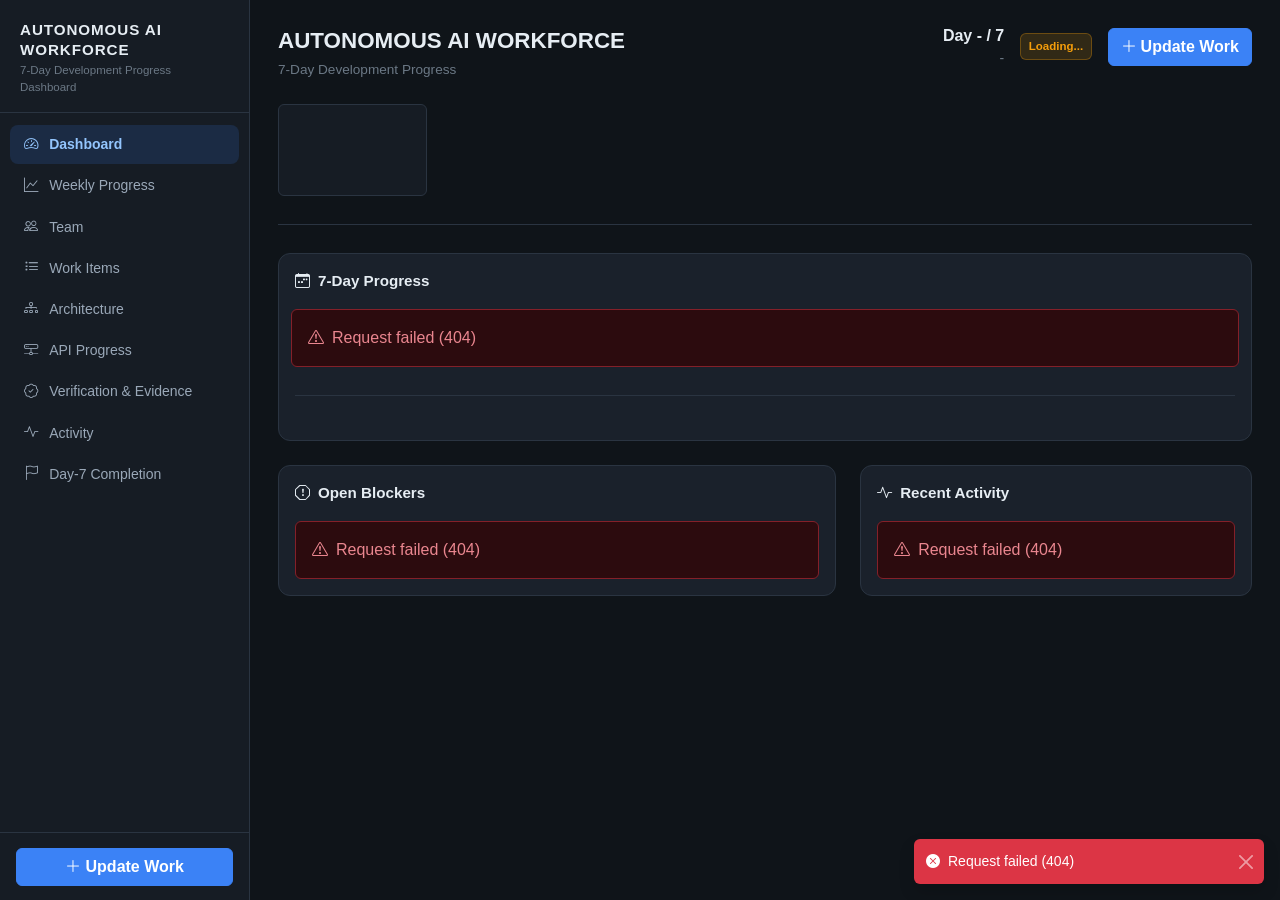
==== frontend/index.html @ 95caf830 "Add Autonomous AI Workforce 7-Day dashboard (FastAPI + Bootstrap 5) Full-stack dashboard tracking Bh" ====
<!DOCTYPE html>
<html lang="en" data-bs-theme="dark">
<head>
<meta charset="UTF-8" />
<meta name="viewport" content="width=device-width, initial-scale=1.0" />
<title>Dashboard - Autonomous AI Workforce</title>
<link rel="icon" type="image/svg+xml" href="assets/favicon.svg" />
<link rel="stylesheet" href="vendor/bootstrap/css/bootstrap.min.css" />
<link rel="stylesheet" href="vendor/bootstrap-icons/font/bootstrap-icons.min.css" />
<link rel="stylesheet" href="css/style.css" />
<link rel="stylesheet" href="css/responsive.css" />
</head>
<body data-page="dashboard">
<div class="app-shell">
  <div id="sidebar-root"></div>
  <main class="main-content">
    <div class="topbar">
      <div class="d-flex align-items-start gap-2">
        <button class="btn btn-outline-soft mobile-toggle" id="mobileToggle"><i class="bi bi-list"></i></button>
        <div>
          <div class="page-title">AUTONOMOUS AI WORKFORCE</div>
          <div class="page-subtitle">7-Day Development Progress</div>
        </div>
      </div>
      <div class="d-flex align-items-center gap-3 flex-wrap">
        <div class="text-end">
          <div class="fw-bold" id="hdrDay">Day - / 7</div>
          <div class="text-muted-soft small" id="hdrDate">-</div>
        </div>
        <span class="badge-status badge-pending" id="hdrStatus">Loading...</span>
        <button class="btn btn-accent" onclick="openUpdateWorkModal()"><i class="bi bi-plus-lg me-1"></i>Update Work</button>
      </div>
    </div>

    <!-- KPI Cards -->
    <div class="row g-3 mb-2" id="kpiRow">
      <div class="col-6 col-md-4 col-xl-2"><div class="kpi-card skeleton" style="height:92px;"></div></div>
    </div>

    <div class="section-divider"></div>

    <!-- 7-Day Progress -->
    <div class="card mb-4">
      <div class="card-body">
        <div class="d-flex justify-content-between align-items-center mb-3">
          <div class="panel-title mb-0"><i class="bi bi-calendar-week me-2"></i>7-Day Progress</div>
        </div>
        <div class="row g-2" id="dayPillRow">
          <div class="col loading-state">Loading day tracker...</div>
        </div>

        <div class="section-divider"></div>
        <div id="daySelectedPanel"></div>
      </div>
    </div>

    <div class="row g-4">
      <div class="col-lg-7">
        <div class="card h-100">
          <div class="card-body">
            <div class="panel-title"><i class="bi bi-exclamation-octagon me-2"></i>Open Blockers</div>
            <div id="blockersList"><div class="loading-state">Loading...</div></div>
          </div>
        </div>
      </div>
      <div class="col-lg-5">
        <div class="card h-100">
          <div class="card-body">
            <div class="panel-title"><i class="bi bi-activity me-2"></i>Recent Activity</div>
            <div id="recentActivity"><div class="loading-state">Loading...</div></div>
          </div>
        </div>
      </div>
    </div>
  </main>
</div>

<script src="vendor/bootstrap/js/bootstrap.bundle.min.js"></script>
<script src="js/api.js"></script>
<script src="js/update-work.js"></script>
<script src="js/app.js"></script>
<script src="js/dashboard.js"></script>
</body>
</html>
---- frontend/css/style.css ----
:root {
  --bg: #0f1419;
  --bg-elevated: #161c24;
  --bg-card: #1a212b;
  --bg-hover: #212a36;
  --border-color: #2a3441;
  --text-primary: #e6edf3;
  --text-secondary: #9aa8b8;
  --text-muted: #6b7885;
  --accent: #3b82f6;
  --accent-soft: rgba(59, 130, 246, 0.15);
  --success: #22c55e;
  --success-soft: rgba(34, 197, 94, 0.15);
  --warning: #f59e0b;
  --warning-soft: rgba(245, 158, 11, 0.15);
  --danger: #ef4444;
  --danger-soft: rgba(239, 68, 68, 0.15);
  --info: #06b6d4;
  --info-soft: rgba(6, 182, 212, 0.15);
  --purple: #a855f7;
  --purple-soft: rgba(168, 85, 247, 0.15);
  --sidebar-width: 250px;
}

* {
  box-sizing: border-box;
}

html, body {
  background-color: var(--bg);
  color: var(--text-primary);
  font-family: "Segoe UI", Roboto, -apple-system, BlinkMacSystemFont, sans-serif;
  min-height: 100vh;
}

a {
  color: var(--accent);
  text-decoration: none;
}

/* ---------- Layout ---------- */
.app-shell {
  display: flex;
  min-height: 100vh;
}

.sidebar {
  width: var(--sidebar-width);
  background-color: var(--bg-elevated);
  border-right: 1px solid var(--border-color);
  position: fixed;
  top: 0;
  left: 0;
  bottom: 0;
  display: flex;
  flex-direction: column;
  z-index: 1030;
  transition: transform 0.2s ease;
}

.sidebar-brand {
  padding: 1.25rem 1.25rem 1rem;
  border-bottom: 1px solid var(--border-color);
}

.sidebar-brand .brand-title {
  font-weight: 800;
  font-size: 0.95rem;
  letter-spacing: 0.06em;
  color: var(--text-primary);
  line-height: 1.3;
}

.sidebar-brand .brand-sub {
  font-size: 0.72rem;
  color: var(--text-muted);
  margin-top: 2px;
}

.sidebar-nav {
  flex: 1;
  overflow-y: auto;
  padding: 0.75rem 0.6rem;
}

.sidebar-nav .nav-link {
  color: var(--text-secondary);
  font-size: 0.875rem;
  border-radius: 8px;
  padding: 0.55rem 0.75rem;
  margin-bottom: 2px;
  display: flex;
  align-items: center;
  gap: 0.6rem;
  transition: background-color 0.15s ease, color 0.15s ease;
}

.sidebar-nav .nav-link:hover {
  background-color: var(--bg-hover);
  color: var(--text-primary);
}

.sidebar-nav .nav-link.active {
  background-color: var(--accent-soft);
  color: #93c5fd;
  font-weight: 600;
}

.sidebar-nav .nav-link i {
  width: 18px;
  text-align: center;
  font-size: 0.9rem;
}

.sidebar-footer {
  padding: 0.9rem 1rem;
  border-top: 1px solid var(--border-color);
}

.main-content {
  margin-left: var(--sidebar-width);
  flex: 1;
  min-width: 0;
  padding: 1.5rem 1.75rem 3rem;
}

.topbar {
  display: flex;
  justify-content: space-between;
  align-items: flex-start;
  flex-wrap: wrap;
  gap: 1rem;
  margin-bottom: 1.5rem;
}

.page-title {
  font-size: 1.4rem;
  font-weight: 700;
  color: var(--text-primary);
  margin-bottom: 0.15rem;
}

.page-subtitle {
  color: var(--text-muted);
  font-size: 0.85rem;
}

.mobile-toggle {
  display: none;
}

/* ---------- Cards ---------- */
.card {
  background-color: var(--bg-card);
  border: 1px solid var(--border-color);
  border-radius: 12px;
  color: var(--text-primary);
}

.card-header {
  background-color: transparent;
  border-bottom: 1px solid var(--border-color);
  font-weight: 600;
  font-size: 0.9rem;
}

.panel-title {
  font-size: 0.95rem;
  font-weight: 700;
  color: var(--text-primary);
  margin-bottom: 1rem;
}

/* ---------- KPI cards ---------- */
.kpi-card {
  padding: 1.1rem 1.25rem;
  border-radius: 12px;
  background-color: var(--bg-card);
  border: 1px solid var(--border-color);
  height: 100%;
}

.kpi-label {
  font-size: 0.75rem;
  text-transform: uppercase;
  letter-spacing: 0.05em;
  color: var(--text-muted);
  font-weight: 600;
}

.kpi-value {
  font-size: 1.85rem;
  font-weight: 800;
  margin-top: 0.35rem;
  color: var(--text-primary);
}

.kpi-icon {
  width: 38px;
  height: 38px;
  border-radius: 9px;
  display: flex;
  align-items: center;
  justify-content: center;
  font-size: 1rem;
}

/* ---------- Badges ---------- */
.badge-status {
  font-size: 0.72rem;
  font-weight: 600;
  padding: 0.35em 0.65em;
  border-radius: 6px;
  text-transform: none;
  border: 1px solid transparent;
  display: inline-block;
}

.badge-pending { background-color: var(--warning-soft); color: var(--warning); border-color: rgba(245,158,11,0.3); }
.badge-running { background-color: var(--info-soft); color: var(--info); border-color: rgba(6,182,212,0.3); }
.badge-verifying { background-color: var(--purple-soft); color: var(--purple); border-color: rgba(168,85,247,0.3); }
.badge-completed { background-color: var(--success-soft); color: var(--success); border-color: rgba(34,197,94,0.3); }
.badge-failed { background-color: var(--danger-soft); color: var(--danger); border-color: rgba(239,68,68,0.3); }
.badge-cancelled { background-color: rgba(148,163,184,0.15); color: #94a3b8; border-color: rgba(148,163,184,0.3); }
.badge-passed { background-color: var(--success-soft); color: var(--success); border-color: rgba(34,197,94,0.3); }
.badge-notstarted { background-color: rgba(148,163,184,0.15); color: #94a3b8; border-color: rgba(148,163,184,0.3); }
.badge-inprogress { background-color: var(--info-soft); color: var(--info); border-color: rgba(6,182,212,0.3); }
.badge-implemented { background-color: var(--success-soft); color: var(--success); border-color: rgba(34,197,94,0.3); }
.badge-verified { background-color: var(--purple-soft); color: var(--purple); border-color: rgba(168,85,247,0.3); }
.badge-blocked { background-color: var(--danger-soft); color: var(--danger); border-color: rgba(239,68,68,0.3); }
.badge-open { background-color: var(--danger-soft); color: var(--danger); border-color: rgba(239,68,68,0.3); }
.badge-resolved { background-color: var(--success-soft); color: var(--success); border-color: rgba(34,197,94,0.3); }
.badge-critical, .badge-high { background-color: var(--danger-soft); color: var(--danger); }
.badge-medium { background-color: var(--warning-soft); color: var(--warning); }
.badge-low { background-color: rgba(148,163,184,0.15); color: #94a3b8; }

/* ---------- Progress bars ---------- */
.progress {
  background-color: #0d1117;
  border-radius: 6px;
  height: 8px;
}

.progress-lg {
  height: 12px;
}

/* ---------- 7-day tracker ---------- */
.day-pill {
  border: 1px solid var(--border-color);
  border-radius: 10px;
  padding: 0.75rem 0.5rem;
  text-align: center;
  cursor: pointer;
  background-color: var(--bg-card);
  transition: all 0.15s ease;
  height: 100%;
}

.day-pill:hover {
  border-color: var(--accent);
  transform: translateY(-2px);
}

.day-pill.active {
  border-color: var(--accent);
  background-color: var(--accent-soft);
}

.day-pill .day-num {
  font-weight: 800;
  font-size: 1rem;
}

.day-pill .day-status-dot {
  width: 8px;
  height: 8px;
  border-radius: 50%;
  display: inline-block;
  margin-top: 6px;
}

.dot-completed { background-color: var(--success); }
.dot-current { background-color: var(--accent); box-shadow: 0 0 0 4px var(--accent-soft); }
.dot-upcoming { background-color: var(--text-muted); }

/* ---------- Tables ---------- */
.table {
  color: var(--text-primary);
  vertical-align: middle;
}

.table > :not(caption) > * > * {
  background-color: transparent;
  border-bottom-color: var(--border-color);
  color: var(--text-primary);
}

.table-hover > tbody > tr:hover > * {
  background-color: var(--bg-hover);
}

.table thead th {
  color: var(--text-muted);
  font-size: 0.72rem;
  text-transform: uppercase;
  letter-spacing: 0.04em;
  border-bottom-color: var(--border-color);
  font-weight: 700;
}

/* ---------- Forms ---------- */
.form-control, .form-select {
  background-color: var(--bg-elevated);
  border: 1px solid var(--border-color);
  color: var(--text-primary);
}

.form-control:focus, .form-select:focus {
  background-color: var(--bg-elevated);
  color: var(--text-primary);
  border-color: var(--accent);
  box-shadow: 0 0 0 0.2rem var(--accent-soft);
}

.form-control::placeholder {
  color: var(--text-muted);
}

.form-label {
  font-size: 0.8rem;
  font-weight: 600;
  color: var(--text-secondary);
}

.form-select option {
  background-color: var(--bg-elevated);
}

/* ---------- Modal ---------- */
.modal-content {
  background-color: var(--bg-card);
  border: 1px solid var(--border-color);
  border-radius: 14px;
}

.modal-header, .modal-footer {
  border-color: var(--border-color);
}

/* ---------- Buttons ---------- */
.btn-accent {
  background-color: var(--accent);
  border-color: var(--accent);
  color: #fff;
  font-weight: 600;
}

.btn-accent:hover {
  background-color: #2563eb;
  border-color: #2563eb;
  color: #fff;
}

.btn-outline-soft {
  border-color: var(--border-color);
  color: var(--text-secondary);
}

.btn-outline-soft:hover {
  background-color: var(--bg-hover);
  color: var(--text-primary);
  border-color: var(--border-color);
}

/* ---------- Developer cards ---------- */
.developer-card .developer-avatar {
  width: 52px;
  height: 52px;
  border-radius: 12px;
  display: flex;
  align-items: center;
  justify-content: center;
  font-weight: 800;
  font-size: 1.2rem;
  color: #fff;
}

.metric-tile {
  background-color: var(--bg-elevated);
  border: 1px solid var(--border-color);
  border-radius: 8px;
  padding: 0.5rem 0.4rem;
  text-align: center;
}

.metric-tile .metric-value {
  font-weight: 700;
  font-size: 1.05rem;
}

.metric-tile .metric-label {
  font-size: 0.65rem;
  color: var(--text-muted);
  text-transform: uppercase;
}

.module-chip {
  display: inline-block;
  font-size: 0.72rem;
  padding: 0.25em 0.6em;
  border-radius: 6px;
  background-color: var(--bg-elevated);
  border: 1px solid var(--border-color);
  color: var(--text-secondary);
  margin: 0 4px 4px 0;
}

/* ---------- Architecture ---------- */
.arch-node {
  background-color: var(--bg-card);
  border: 1px solid var(--border-color);
  border-radius: 12px;
  padding: 0.9rem 1rem;
  cursor: pointer;
  transition: all 0.15s ease;
  text-align: center;
}

.arch-node:hover {
  border-color: var(--accent);
  background-color: var(--bg-hover);
}

.arch-arrow {
  text-align: center;
  color: var(--text-muted);
  font-size: 1.3rem;
  line-height: 1;
  margin: 0.15rem 0;
}

.arch-node .arch-module {
  font-weight: 700;
  font-size: 0.85rem;
}

.arch-node .arch-owner {
  font-size: 0.72rem;
  color: var(--text-muted);
  margin-top: 2px;
}

/* ---------- Activity feed ---------- */
.activity-item {
  display: flex;
  gap: 0.85rem;
  padding: 0.75rem 0;
  border-bottom: 1px solid var(--border-color);
}

.activity-item:last-child {
  border-bottom: none;
}

.activity-icon {
  width: 34px;
  height: 34px;
  border-radius: 9px;
  display: flex;
  align-items: center;
  justify-content: center;
  flex-shrink: 0;
  font-size: 0.85rem;
}

.activity-event {
  font-family: "SFMono-Regular", Consolas, monospace;
  font-size: 0.78rem;
  color: var(--text-primary);
  font-weight: 600;
}

.activity-meta {
  font-size: 0.75rem;
  color: var(--text-muted);
}

/* ---------- Misc ---------- */
.section-divider {
  border-top: 1px solid var(--border-color);
  margin: 1.75rem 0;
}

.text-muted-soft { color: var(--text-muted); }

.empty-state {
  text-align: center;
  padding: 2.5rem 1rem;
  color: var(--text-muted);
}

.empty-state i {
  font-size: 2rem;
  margin-bottom: 0.5rem;
  display: block;
}

.loading-state {
  text-align: center;
  padding: 2.5rem 1rem;
  color: var(--text-muted);
}

.skeleton {
  background: linear-gradient(90deg, var(--bg-elevated) 25%, var(--bg-hover) 37%, var(--bg-elevated) 63%);
  background-size: 400% 100%;
  animation: skeleton-loading 1.4s ease infinite;
  border-radius: 6px;
}

@keyframes skeleton-loading {
  0% { background-position: 100% 50%; }
  100% { background-position: 0 50%; }
}

.toast-container {
  z-index: 1080;
}

.status-select-inline {
  font-size: 0.78rem;
  padding: 0.2rem 0.5rem;
}

.clickable { cursor: pointer; }

.recovery-loop .arch-node {
  border-style: dashed;
}

pre.evidence-block {
  background-color: var(--bg-elevated);
  border: 1px solid var(--border-color);
  border-radius: 8px;
  padding: 0.75rem;
  font-size: 0.8rem;
  color: var(--text-secondary);
  white-space: pre-wrap;
  word-break: break-word;
  max-height: 220px;
  overflow-y: auto;
}
---- frontend/css/responsive.css ----
@media (max-width: 991.98px) {
  .sidebar {
    transform: translateX(-100%);
  }

  .sidebar.show {
    transform: translateX(0);
    box-shadow: 0 0 0 100vmax rgba(0, 0, 0, 0.5);
  }

  .main-content {
    margin-left: 0;
    padding: 1rem 1rem 3rem;
  }

  .mobile-toggle {
    display: inline-flex;
  }
}

@media (max-width: 767.98px) {
  .kpi-value {
    font-size: 1.5rem;
  }

  .page-title {
    font-size: 1.15rem;
  }

  .topbar {
    flex-direction: column;
    align-items: stretch;
  }

  .day-pill {
    padding: 0.5rem 0.3rem;
  }
}

.table-responsive-wrapper {
  overflow-x: auto;
  -webkit-overflow-scrolling: touch;
}

@media (min-width: 1400px) {
  .main-content {
    padding-left: 2.25rem;
    padding-right: 2.25rem;
  }
}
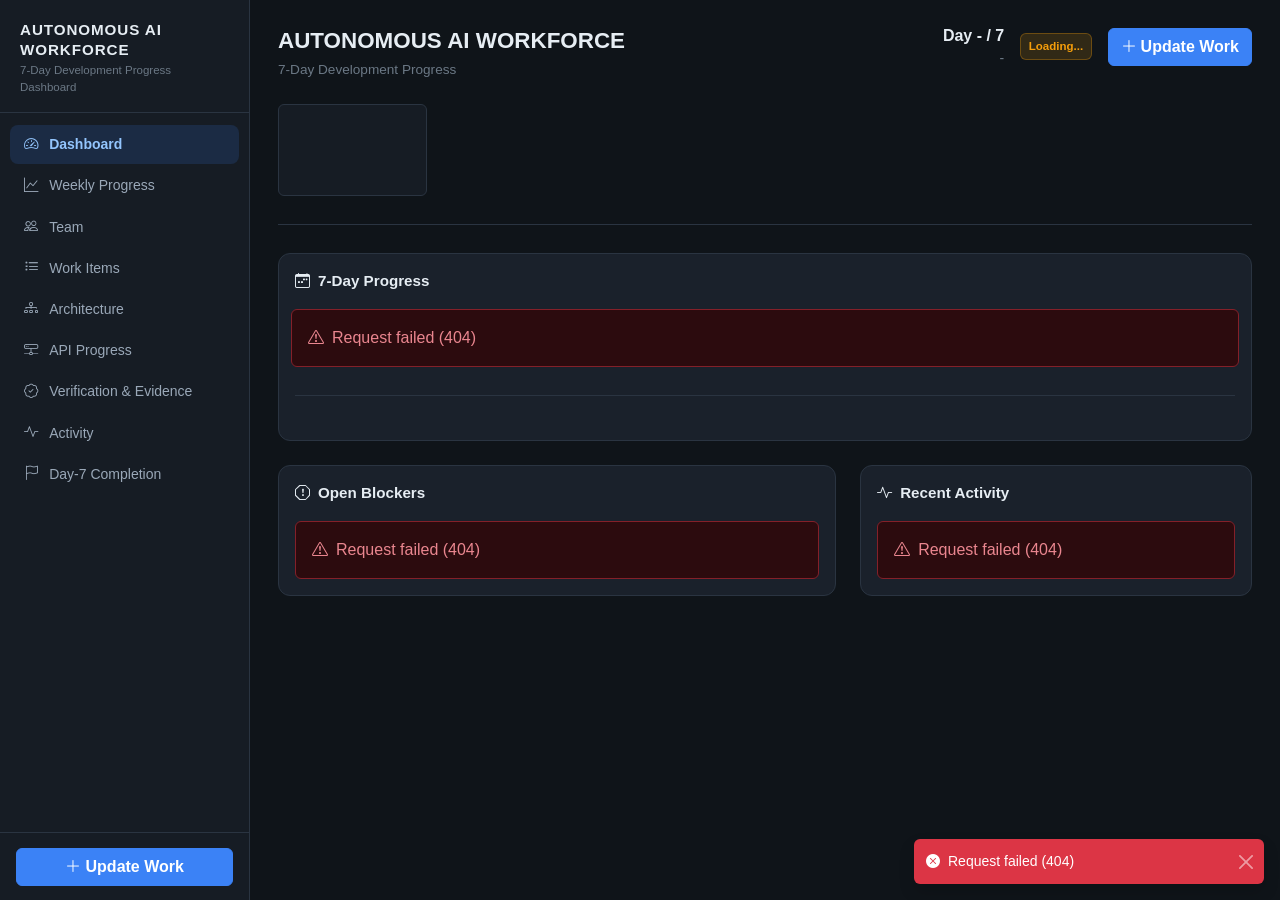
==== commit fef29d72: "Fix API 404s when frontend/backend run as separate servers Add frontend/js/config.js defining DASHBO" ====
--- a/frontend/index.html
+++ b/frontend/index.html
@@ -76,6 +76,7 @@
 </div>
 
 <script src="vendor/bootstrap/js/bootstrap.bundle.min.js"></script>
+<script src="js/config.js"></script>
 <script src="js/api.js"></script>
 <script src="js/update-work.js"></script>
 <script src="js/app.js"></script>
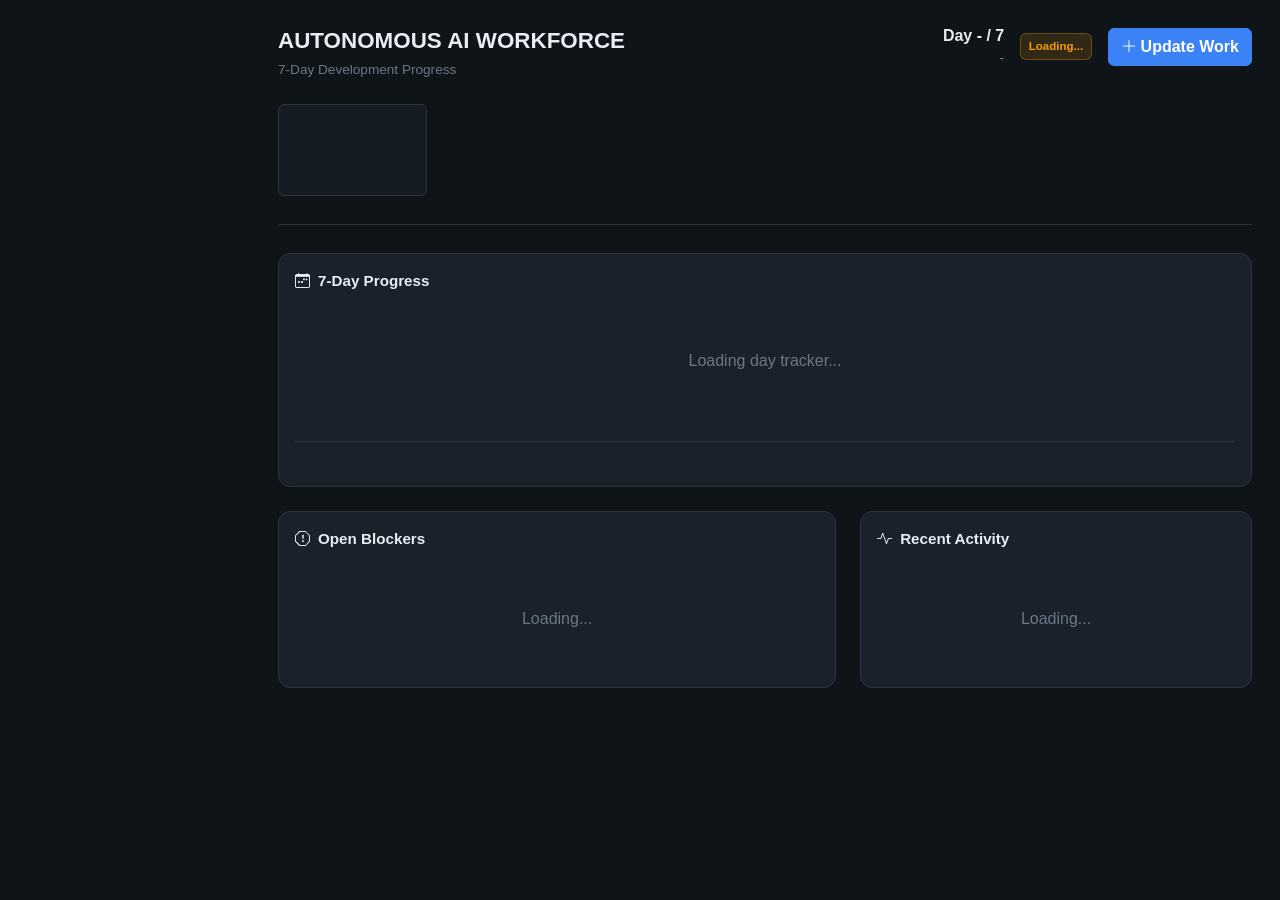
==== commit b407e327: "Rebuild backend on PHP + PostgreSQL with full role-based access control Replaces the FastAPI/SQLite " ====
--- a/frontend/index.html
+++ b/frontend/index.html
@@ -78,6 +78,7 @@
 <script src="vendor/bootstrap/js/bootstrap.bundle.min.js"></script>
 <script src="js/config.js"></script>
 <script src="js/api.js"></script>
+<script src="js/auth.js"></script>
 <script src="js/update-work.js"></script>
 <script src="js/app.js"></script>
 <script src="js/dashboard.js"></script>
--- a/frontend/css/style.css
+++ b/frontend/css/style.css
@@ -77,6 +77,27 @@
   margin-top: 2px;
 }
 
+.sidebar-user {
+  display: flex;
+  align-items: center;
+  gap: 0.6rem;
+  padding: 0.75rem 1rem;
+  border-bottom: 1px solid var(--border-color);
+}
+
+.sidebar-user-name {
+  font-size: 0.82rem;
+  font-weight: 700;
+  color: var(--text-primary);
+}
+
+.sidebar-user-role {
+  font-size: 0.7rem;
+  color: var(--text-muted);
+}
+
+.min-w-0 { min-width: 0; }
+
 .sidebar-nav {
   flex: 1;
   overflow-y: auto;
